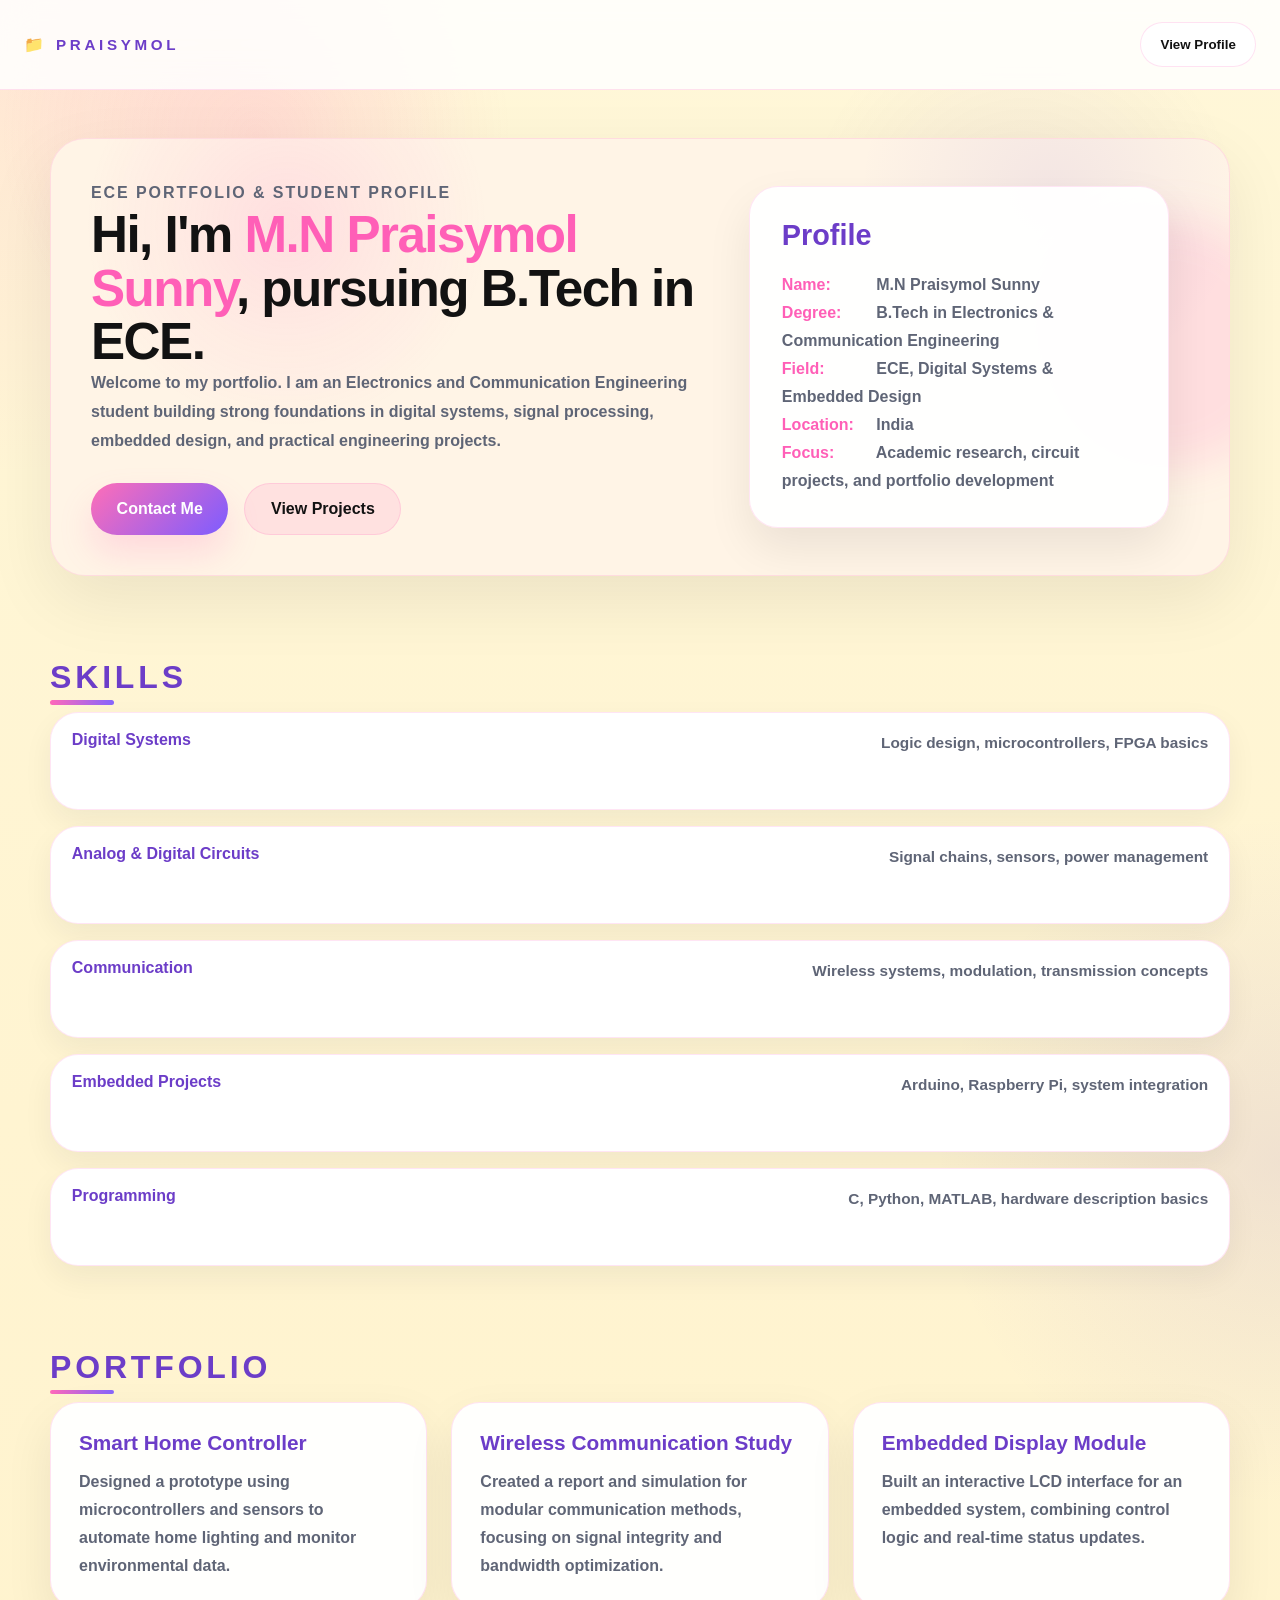
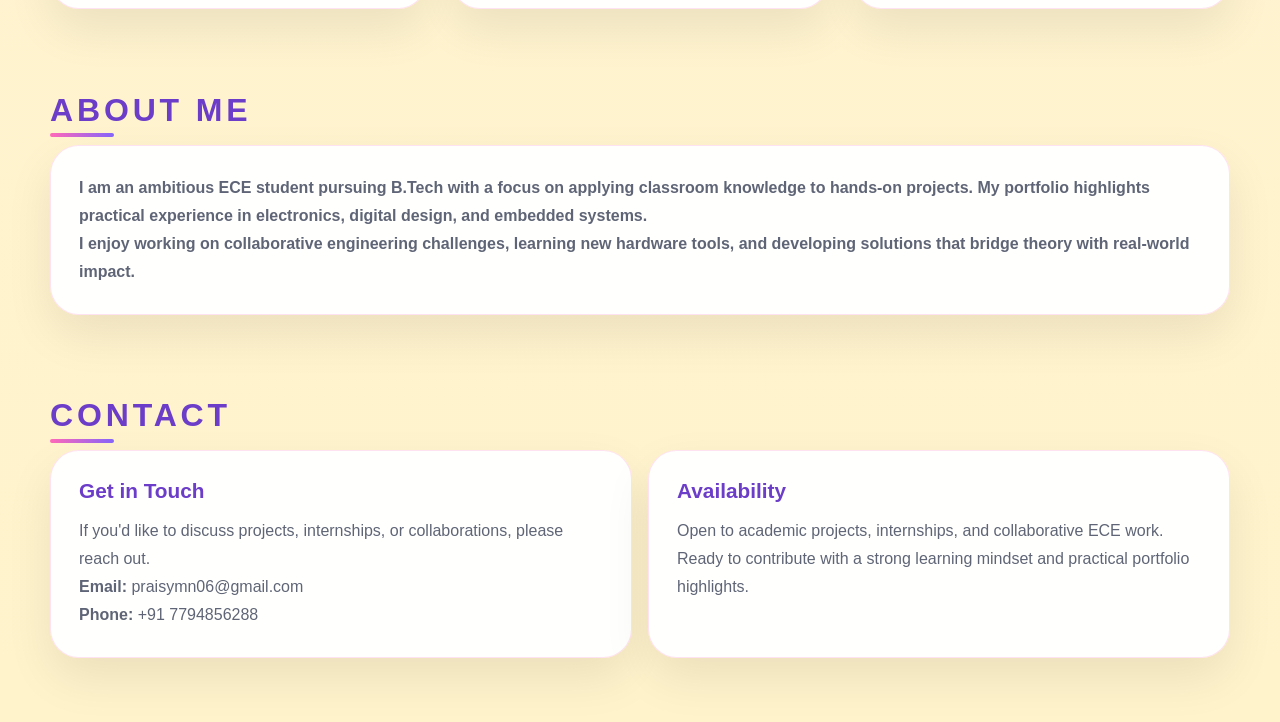
==== index.html @ 50301600 "css" ====
<!DOCTYPE html>
<html lang="en">
<head>
    <meta charset="UTF-8">
    <meta name="viewport" content="width=device-width, initial-scale=1.0">
    <title>M.N Praisymol Sunny | ECE Portfolio</title>
    <style>
        :root {
            --bg: #fff7d8;
            --surface: #fff4e6;
            --text: #121212;
            --heading: #6c3dc8;
            --accent: #ff5fb7;
            --accent-soft: rgba(255, 95, 183, 0.14);
            --muted: #5f6576;
            --border: rgba(255, 95, 183, 0.18);
            --shadow: 0 24px 68px rgba(0, 0, 0, 0.08);
            --radius: 1.8rem;
        }

        * {
            box-sizing: border-box;
        }

        html {
            scroll-behavior: smooth;
        }

        body {
            margin: 0;
            min-height: 100vh;
            font-family: Inter, -apple-system, BlinkMacSystemFont, 'Segoe UI', sans-serif;
            background: radial-gradient(circle at top left, rgba(255, 95, 183, 0.12), transparent 18%),
                        radial-gradient(circle at right, rgba(108, 61, 200, 0.1), transparent 20%),
                        linear-gradient(180deg, var(--bg) 0%, #fff4d1 48%, #fff3cc 100%);
            color: var(--text);
        }

        body::before {
            content: '';
            position: fixed;
            inset: 0;
            background: radial-gradient(circle at 20% 15%, rgba(255, 95, 183, 0.14), transparent 20%),
                        radial-gradient(circle at 80% 25%, rgba(108, 61, 200, 0.08), transparent 18%);
            pointer-events: none;
            z-index: -1;
        }

        header {
            display: flex;
            justify-content: space-between;
            align-items: center;
            gap: 1rem;
            padding: 1.4rem 1.5rem;
            background: rgba(255, 255, 255, 0.85);
            backdrop-filter: blur(16px);
            position: sticky;
            top: 0;
            z-index: 10;
            border-bottom: 1px solid rgba(255, 95, 183, 0.18);
        }

        .brand {
            display: flex;
            align-items: center;
            gap: 0.75rem;
        }

        .brand strong {
            font-size: 0.95rem;
            letter-spacing: 0.24em;
            text-transform: uppercase;
            color: var(--heading);
        }

        .theme-button {
            border: 1px solid rgba(255, 95, 183, 0.18);
            background: rgba(255, 255, 255, 0.95);
            color: var(--text);
            padding: 0.85rem 1.2rem;
            border-radius: 999px;
            cursor: pointer;
            font-weight: 600;
            transition: transform 0.22s ease, box-shadow 0.22s ease, background 0.22s ease;
        }

        .theme-button:hover {
            transform: translateY(-1px);
            background: rgba(255, 255, 255, 1);
        }

        main {
            width: min(1180px, calc(100% - 2rem));
            margin: 0 auto;
            padding: 3rem 0 4rem;
        }

        .hero {
            display: grid;
            gap: 2rem;
            align-items: center;
            padding: 2.5rem;
            border-radius: 2.2rem;
            background: var(--surface);
            border: 1px solid rgba(255, 95, 183, 0.16);
            box-shadow: var(--shadow);
            position: relative;
            overflow: hidden;
        }

        .hero::before {
            content: '';
            position: absolute;
            inset: 0;
            background: radial-gradient(circle at 20% 20%, rgba(255, 95, 183, 0.14), transparent 20%),
                        radial-gradient(circle at 85% 12%, rgba(108, 61, 200, 0.08), transparent 18%);
            pointer-events: none;
        }

        .hero::after {
            content: '';
            position: absolute;
            right: -4rem;
            top: 18%;
            width: 250px;
            height: 250px;
            border-radius: 50%;
            background: rgba(255, 95, 183, 0.14);
            filter: blur(20px);
            pointer-events: none;
        }

        .hero-content,
        .profile-card,
        .card {
            position: relative;
            z-index: 1;
        }

        .hero-content {
            max-width: 700px;
        }

        .hero h1 {
            margin: 0;
            font-size: clamp(2.4rem, 4vw, 4.1rem);
            line-height: 1.05;
            letter-spacing: -0.03em;
        }

        .tagline {
            color: var(--heading);
            font-weight: 700;
            margin: 0 0 1rem;
            letter-spacing: 0.12em;
            text-transform: uppercase;
        }

        .hero p {
            margin: 0;
            color: var(--muted);
            max-width: 640px;
            line-height: 1.8;
            font-size: 1rem;
        }

        .buttons {
            display: flex;
            flex-wrap: wrap;
            gap: 1rem;
            margin-top: 1.75rem;
        }

        .button-primary,
        .button-secondary {
            border: none;
            border-radius: 999px;
            padding: 1rem 1.6rem;
            cursor: pointer;
            transition: transform 0.2s ease, background 0.2s ease, box-shadow 0.2s ease;
            text-decoration: none;
            display: inline-flex;
            align-items: center;
            justify-content: center;
            font-weight: 700;
        }

        .button-primary {
            background: linear-gradient(135deg, #ff6eb7, #7d5cff);
            color: #fff;
            box-shadow: 0 18px 34px rgba(255, 110, 183, 0.2);
        }

        .button-secondary {
            background: rgba(255, 95, 183, 0.12);
            border: 1px solid rgba(255, 95, 183, 0.18);
            color: var(--text);
        }

        .button-primary:hover,
        .button-secondary:hover {
            transform: translateY(-2px);
        }

        .profile-card {
            padding: 2rem;
            border-radius: var(--radius);
            background: rgba(255, 255, 255, 0.96);
            border: 1px solid rgba(255, 95, 183, 0.16);
            display: grid;
            gap: 1.15rem;
            max-width: 420px;
            justify-self: center;
            box-shadow: 0 20px 45px rgba(0, 0, 0, 0.08);
            color: var(--text);
        }

        .profile-card h2 {
            margin: 0;
            font-size: 1.8rem;
            color: var(--heading);
        }

        .profile-card .meta {
            display: grid;
            gap: 0.85rem;
        }

        .profile-card strong {
            display: inline-block;
            min-width: 90px;
            color: var(--accent);
        }

        .profile-card p {
            margin: 0;
            line-height: 1.75;
            color: var(--muted);
        }

        .section {
            margin-top: 3.5rem;
        }

        .section h2 {
            margin-bottom: 1rem;
            font-size: 2rem;
            letter-spacing: 0.12em;
            text-transform: uppercase;
            color: var(--heading);
            position: relative;
            display: inline-block;
        }

        .section h2::after {
            content: '';
            position: absolute;
            left: 0;
            bottom: -0.55rem;
            width: 4rem;
            height: 0.28rem;
            border-radius: 999px;
            background: linear-gradient(90deg, rgba(255, 95, 183, 0.94), rgba(125, 92, 255, 0.94));
        }

        .grid {
            display: grid;
            gap: 1.5rem;
        }

        .card {
            border-radius: var(--radius);
            background: rgba(255, 255, 255, 0.96);
            border: 1px solid rgba(255, 95, 183, 0.18);
            padding: 1.75rem;
            transition: transform 0.25s ease, border-color 0.25s ease, box-shadow 0.25s ease;
            box-shadow: 0 20px 48px rgba(0, 0, 0, 0.08);
        }

        .card:hover {
            transform: translateY(-4px);
            border-color: rgba(255, 95, 183, 0.35);
        }

        .card h3 {
            margin-top: 0;
            margin-bottom: 0.85rem;
            font-size: 1.3rem;
            color: var(--heading);
        }

        .card p {
            margin: 0;
            line-height: 1.75;
            color: var(--muted);
        }

        .skills {
            display: grid;
            gap: 1rem;
        }

        .skill {
            display: flex;
            justify-content: space-between;
            align-items: flex-start;
            gap: 1rem;
            padding: 1.1rem 1.3rem;
            border-radius: 1.75rem;
            background: #ffffff;
            border: 1px solid rgba(255, 95, 183, 0.16);
            transition: transform 0.2s ease, background 0.2s ease, box-shadow 0.2s ease;
            min-height: 98px;
            box-shadow: 0 12px 30px rgba(18, 30, 55, 0.06);
        }

        .skill:hover {
            transform: translateY(-2px);
            background: rgba(255, 95, 183, 0.08);
        }

        .skill strong {
            font-weight: 700;
            color: var(--heading);
            font-size: 1rem;
        }

        .skill span {
            color: var(--muted);
            text-align: right;
            font-size: 0.96rem;
            line-height: 1.55;
        }

        .portfolio-grid {
            display: grid;
            gap: 1.5rem;
            grid-template-columns: repeat(auto-fit, minmax(260px, 1fr));
        }

        .contact-card {
            display: grid;
            gap: 1rem;
            grid-template-columns: 1fr;
        }

        .contact-card a {
            color: var(--accent);
            text-decoration: none;
        }

        .highlight {
            color: var(--accent);
        }

        @media (min-width: 900px) {
            .hero {
                grid-template-columns: 1.25fr 0.95fr;
            }

            .contact-card {
                grid-template-columns: repeat(2, minmax(0, 1fr));
            }
        }

        @media (max-width: 900px) {
            header {
                flex-wrap: wrap;
                justify-content: center;
                text-align: center;
            }

            .hero {
                padding: 2rem;
            }

            .hero::after {
                display: none;
            }
        }

        @media (max-width: 640px) {
            body {
                font-size: 0.96rem;
            }

            .buttons {
                flex-direction: column;
            }

            .theme-button,
            .button-primary,
            .button-secondary {
                width: 100%;
            }

            .profile-card,
            .card {
                padding: 1.4rem;
            }

            .section h2 {
                font-size: 1.75rem;
            }

            .skill {
                flex-direction: column;
                align-items: stretch;
                text-align: left;
            }

            .skill span {
                text-align: left;
            }
        }
    </style>
</head>
<body>
    <header>
        <div class="brand">
            <span>📁</span>
            <strong>Praisymol</strong>
        </div>
        <button class="theme-button">View Profile</button>
    </header>

    <main>
        <section class="hero">
            <div class="hero-content">
                <p class="tagline">ECE Portfolio &amp; Student Profile</p>
                <h1>Hi, I'm <span class="highlight">M.N Praisymol Sunny</span>, pursuing <strong>B.Tech in ECE</strong>.</h1>
                <b><p>Welcome to my portfolio. I am an Electronics and Communication Engineering student building strong foundations in digital systems, signal processing, embedded design, and practical engineering projects.</p></b>
                <div class="buttons">
                    <a class="button-primary" href="#contact">Contact Me</a>
                    <a class="button-secondary" href="#portfolio">View Projects</a>
                </div>
            </div>

            <aside class="profile-card">
                <h2>Profile</h2>
                <div class="meta"><b>
                    <p><strong>Name:</strong> M.N Praisymol Sunny</p>
                    <p><strong>Degree:</strong> B.Tech in Electronics &amp; Communication Engineering</p>
                    <p><strong>Field:</strong> ECE, Digital Systems &amp; Embedded Design</p>
                    <p><strong>Location:</strong> India</p>
                    <p><strong>Focus:</strong> Academic research, circuit projects, and portfolio development</p>
                    </b>
                </div>
            </aside>
        </section>

        <section class="section" id="skills">
            <h2>Skills</h2>
            <div class="grid skills">
                <div class="skill">
                    <strong>Digital Systems</strong>
                   <b><span>Logic design, microcontrollers, FPGA basics</span></b>
                </div>
                <div class="skill">
                    <strong>Analog &amp; Digital Circuits</strong>
                   <b><span>Signal chains, sensors, power management</span></b>
                </div>
                <div class="skill">
                    <strong>Communication</strong>
                   <b><span>Wireless systems, modulation, transmission concepts</span></b>
                </div>
                <div class="skill">
                    <strong>Embedded Projects</strong>
                   <b><span>Arduino, Raspberry Pi, system integration</span></b>
                </div>
                <div class="skill">
                    <strong>Programming</strong>
                   <b><span>C, Python, MATLAB, hardware description basics</span></b>
                </div>
            </div>
        </section>

        <section class="section" id="portfolio">
            <h2>Portfolio</h2>
            <div class="portfolio-grid">
                <article class="card project">
                    <h3 class="project-title">Smart Home Controller</h3>
                   <b> <p>Designed a prototype using microcontrollers and sensors to automate home lighting and monitor environmental data.</p></b>
                </article>
                <article class="card project">
                    <h3 class="project-title">Wireless Communication Study</h3>
                   <b> <p>Created a report and simulation for modular communication methods, focusing on signal integrity and bandwidth optimization.</p></b>
                </article>
                <article class="card project">
                    <h3 class="project-title">Embedded Display Module</h3>
                   <b> <p>Built an interactive LCD interface for an embedded system, combining control logic and real-time status updates.</p></b>
                </article>
            </div>
        </section>

        <section class="section" id="about">
            <h2>About Me</h2>
            <div class="card">
               <b> <p>I am an ambitious ECE student pursuing B.Tech with a focus on applying classroom knowledge to hands-on projects. My portfolio highlights practical experience in electronics, digital design, and embedded systems.</p>
                <p>I enjoy working on collaborative engineering challenges, learning new hardware tools, and developing solutions that bridge theory with real-world impact.</p></b>
            </div>
        </section>

        <section class="section" id="contact">
            <h2>Contact</h2>
            <div class="contact-card">
                <div class="card">
                    <h3>Get in Touch</h3>
                    <p>If you'd like to discuss projects, internships, or collaborations, please reach out.</p>
                    <p><strong>Email:</strong> praisymn06@gmail.com</p>
                    <p><strong>Phone:</strong> +91 7794856288</p>
                </div>
                <div class="card">
                    <h3>Availability</h3>
                    <p>Open to academic projects, internships, and collaborative ECE work. Ready to contribute with a strong learning mindset and practical portfolio highlights.</p>
                </div>
            </div>
        </section>
    </main>
</body>
</html>
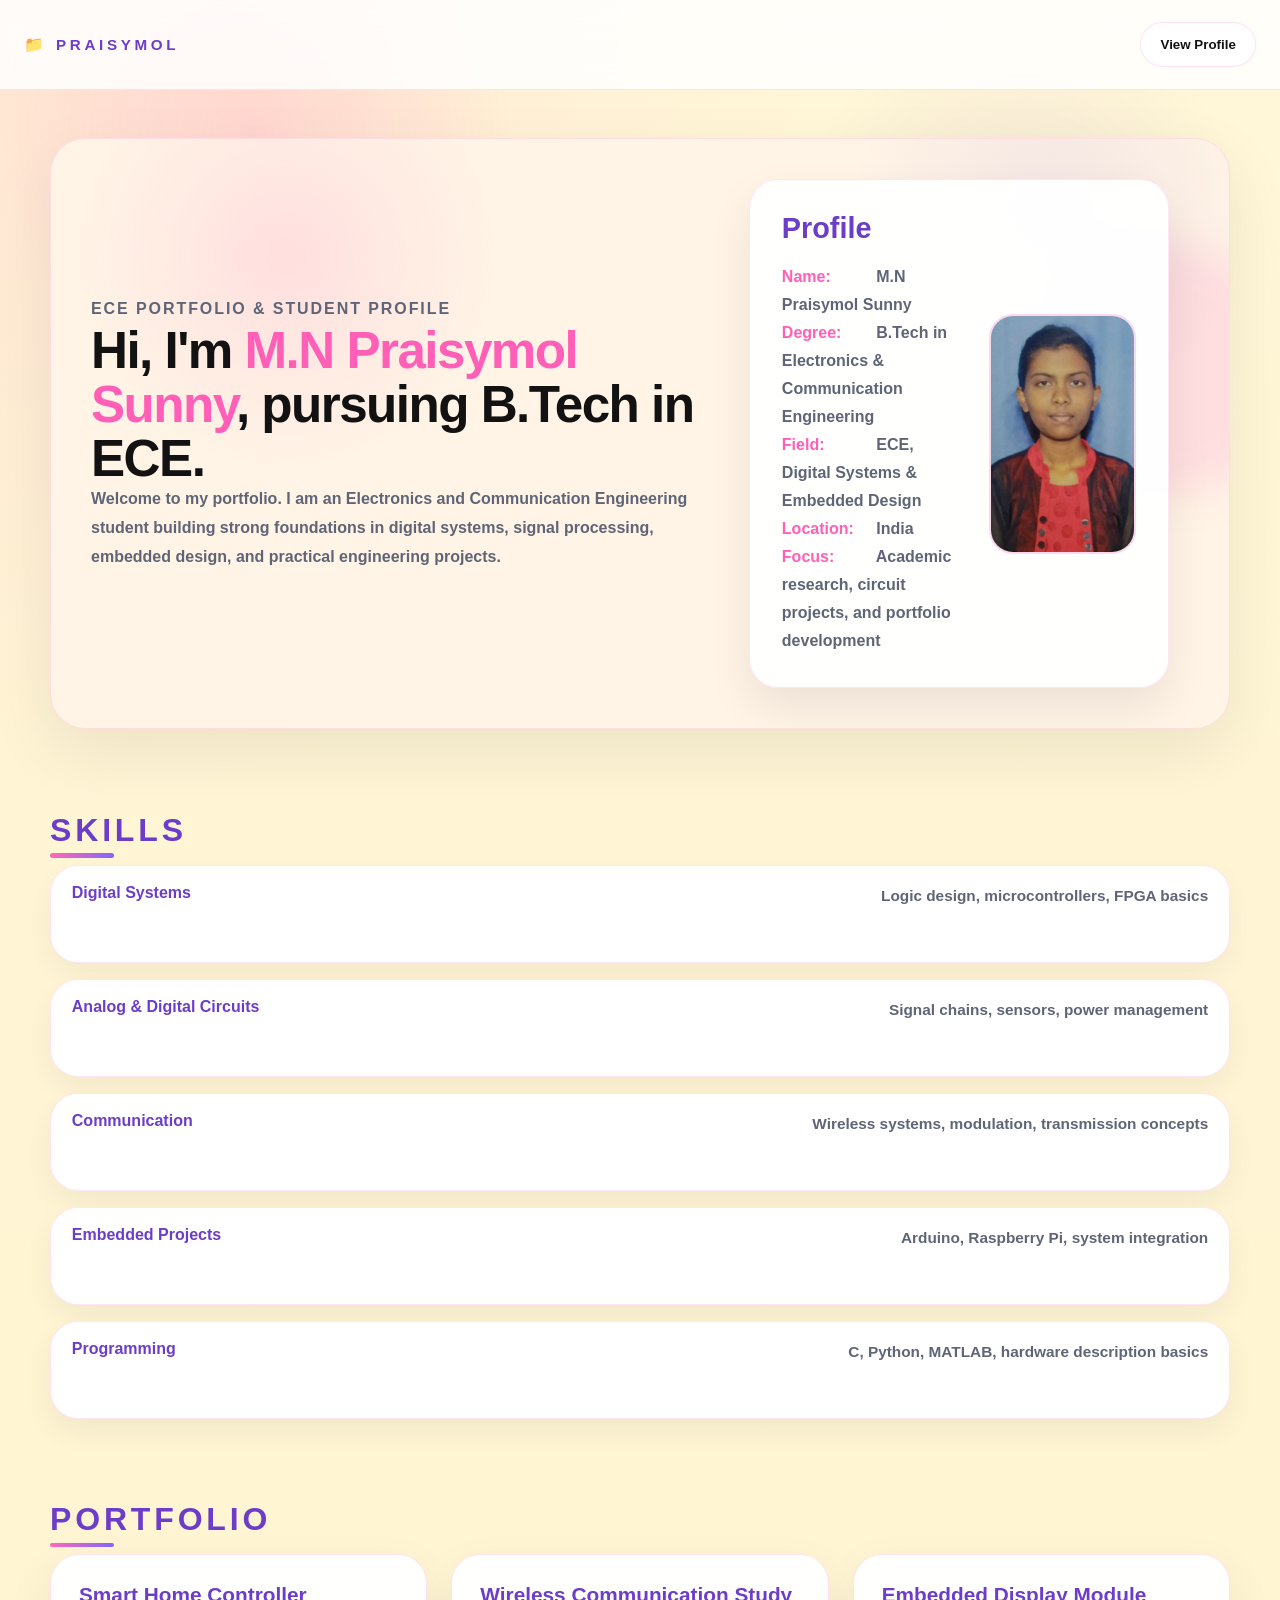
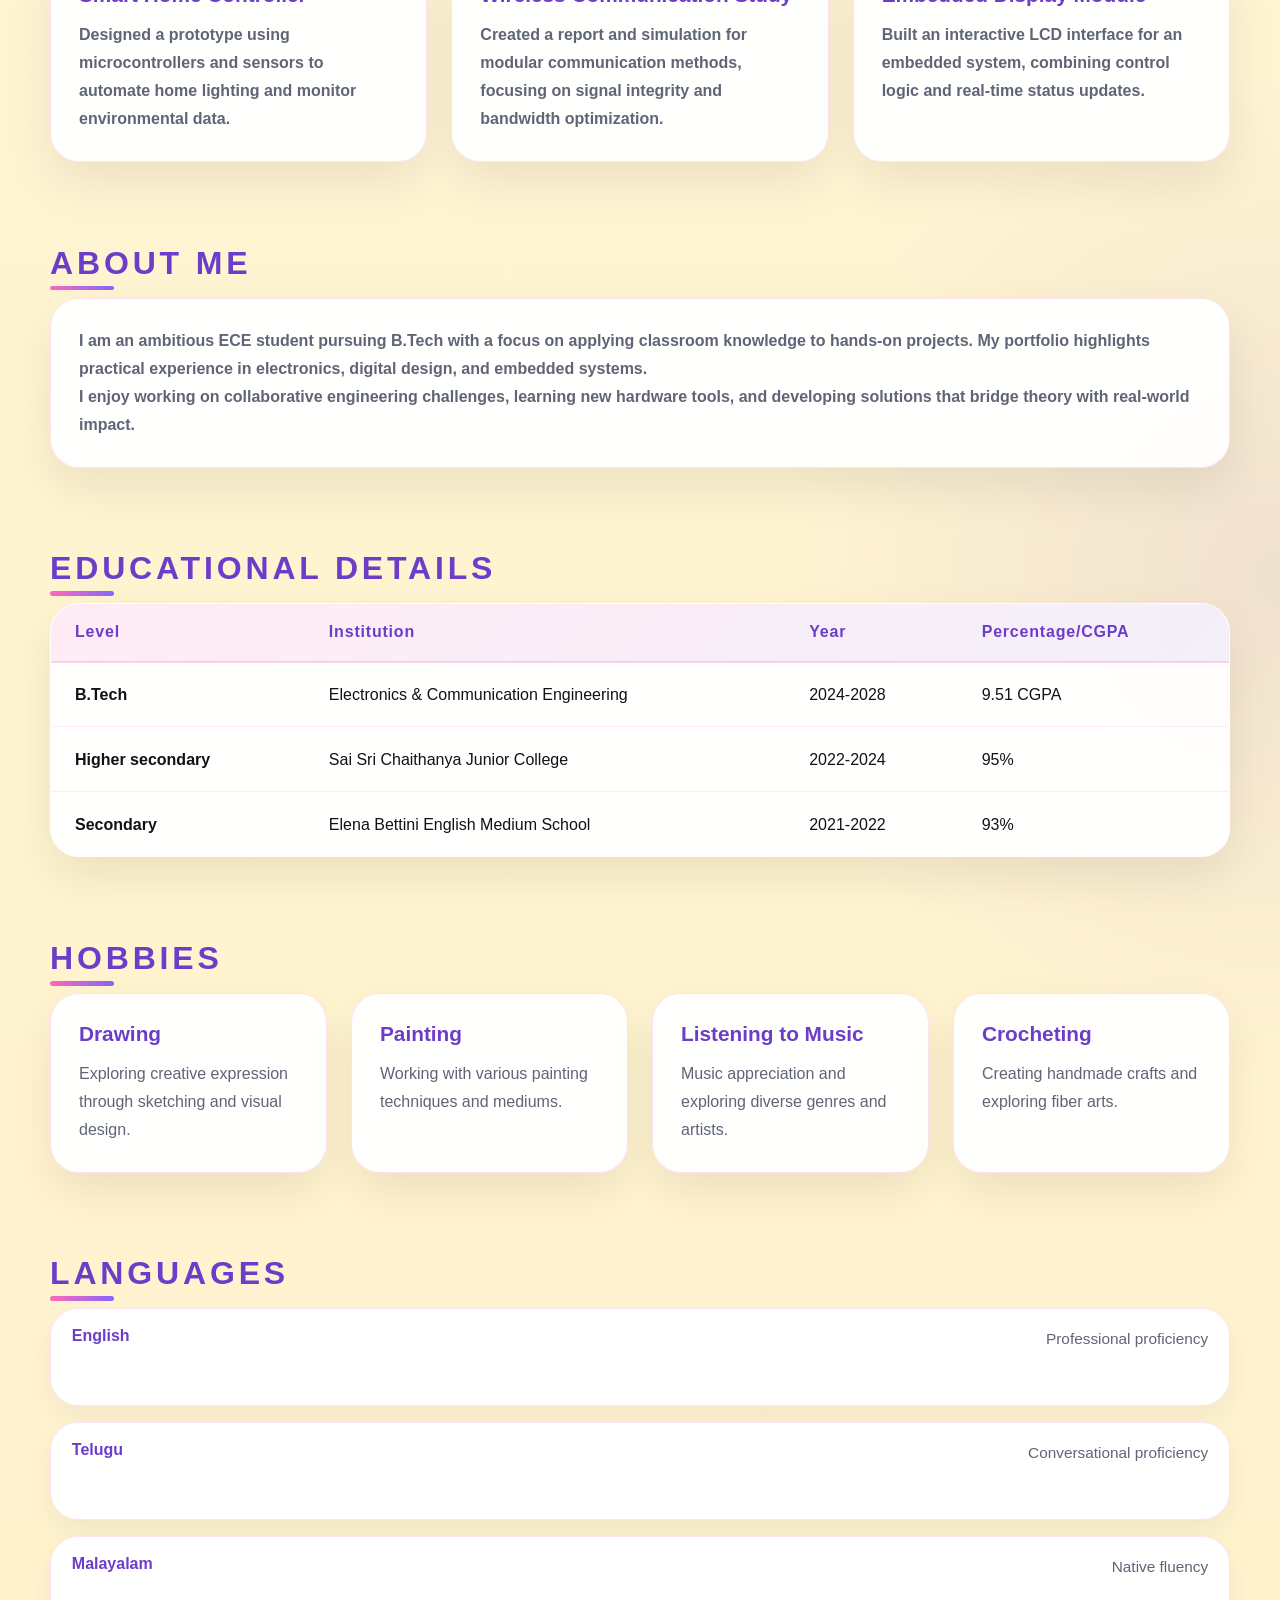
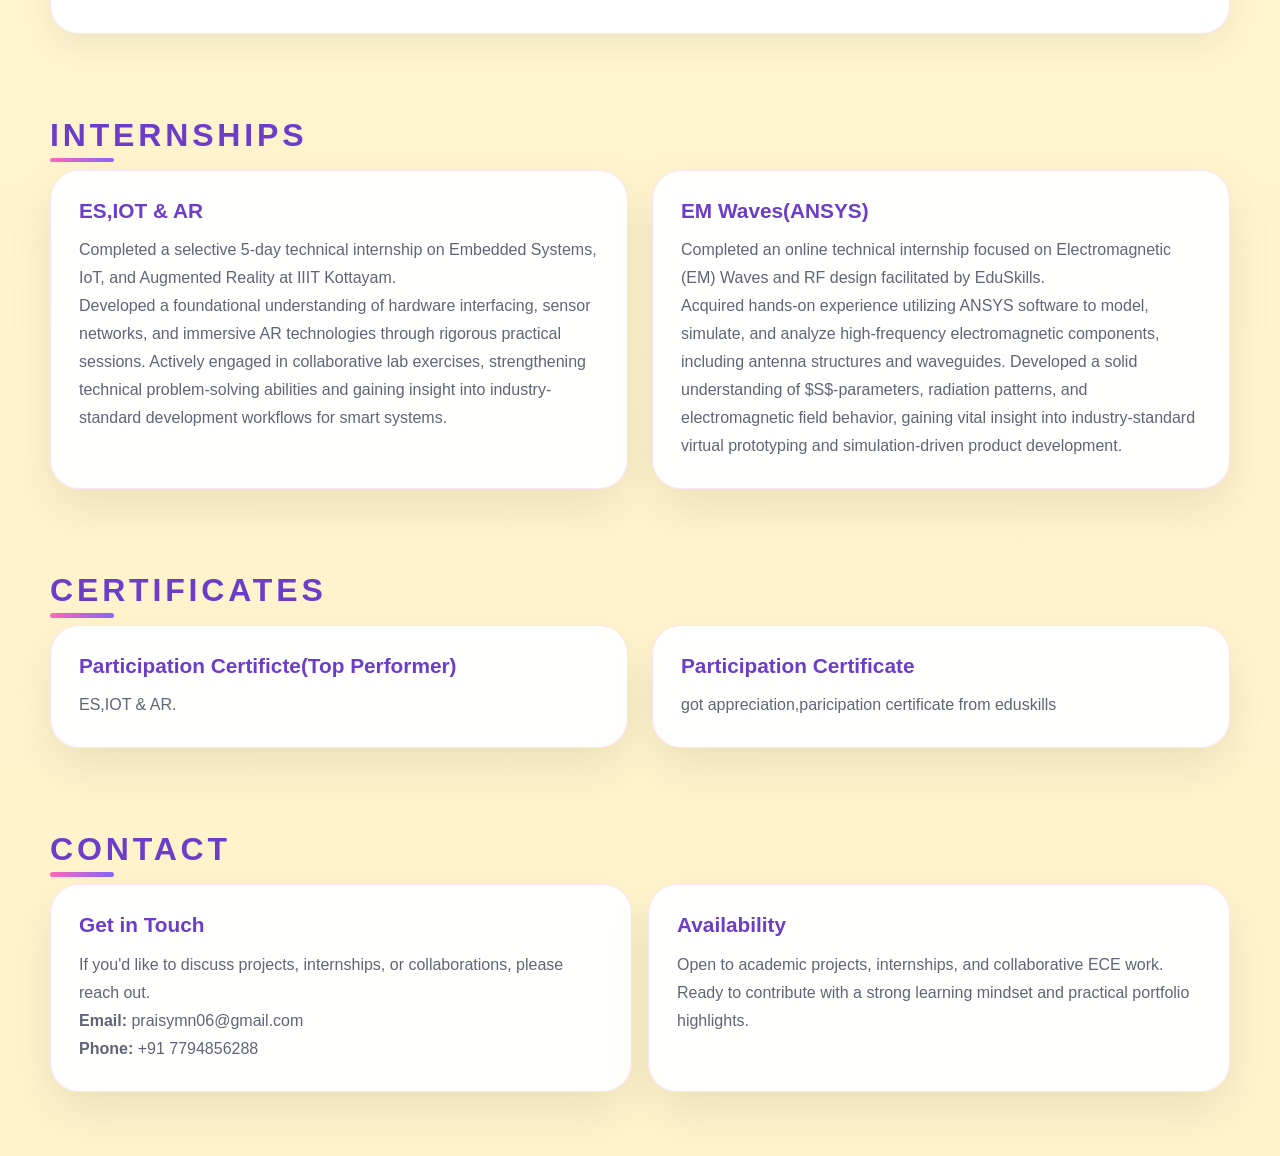
==== commit 6a4e042c: "HTML-CSS" ====
--- a/index.html
+++ b/index.html
@@ -3,7 +3,7 @@
 <head>
     <meta charset="UTF-8">
     <meta name="viewport" content="width=device-width, initial-scale=1.0">
-    <title>M.N Praisymol Sunny | ECE Portfolio</title>
+    <title>M.N Praisymol Sunny | ECE </title>
     <style>
         :root {
             --bg: #fff7d8;
@@ -238,6 +238,32 @@
             color: var(--muted);
         }
 
+        .profile-card {
+            display: grid;
+            grid-template-columns: 1fr 0.8fr;
+            gap: 1.5rem;
+            align-items: center;
+        }
+
+        .profile-info {
+            display: grid;
+            gap: 1.15rem;
+        }
+
+        .profile-photo {
+            width: 100%;
+            height: 240px;
+            object-fit: cover;
+            border-radius: 1.5rem;
+            border: 2px solid rgba(255, 95, 183, 0.25);
+        }
+
+        @media (max-width: 900px) {
+            .profile-card {
+                grid-template-columns: 1fr;
+            }
+        }
+
         .section {
             margin-top: 3.5rem;
         }
@@ -353,7 +379,55 @@
             color: var(--accent);
         }
 
-        @media (min-width: 900px) {
+        .education-table {
+            width: 100%;
+            border-collapse: collapse;
+            background: rgba(255, 255, 255, 0.96);
+            border-radius: var(--radius);
+            overflow: hidden;
+            box-shadow: 0 20px 48px rgba(0, 0, 0, 0.08);
+            border: 1px solid rgba(255, 95, 183, 0.18);
+        }
+
+        .education-table thead {
+            background: linear-gradient(135deg, rgba(255, 95, 183, 0.12), rgba(108, 61, 200, 0.08));
+            border-bottom: 2px solid rgba(255, 95, 183, 0.25);
+        }
+
+        .education-table th {
+            padding: 1.2rem 1.5rem;
+            text-align: left;
+            font-weight: 700;
+            color: var(--heading);
+            font-size: 1rem;
+            letter-spacing: 0.05em;
+        }
+
+        .education-table td {
+            padding: 1.2rem 1.5rem;
+            border-bottom: 1px solid rgba(255, 95, 183, 0.12);
+            color: var(--text);
+            line-height: 1.6;
+        }
+
+        .education-table tbody tr:hover {
+            background: rgba(255, 95, 183, 0.05);
+        }
+
+        .education-table tbody tr:last-child td {
+            border-bottom: none;
+        }
+
+        @media (max-width: 900px) {
+            .education-table {
+                font-size: 0.9rem;
+            }
+
+            .education-table th,
+            .education-table td {
+                padding: 0.8rem 1rem;
+            }
+        }
             .hero {
                 grid-template-columns: 1.25fr 0.95fr;
             }
@@ -430,22 +504,22 @@
                 <p class="tagline">ECE Portfolio &amp; Student Profile</p>
                 <h1>Hi, I'm <span class="highlight">M.N Praisymol Sunny</span>, pursuing <strong>B.Tech in ECE</strong>.</h1>
                 <b><p>Welcome to my portfolio. I am an Electronics and Communication Engineering student building strong foundations in digital systems, signal processing, embedded design, and practical engineering projects.</p></b>
-                <div class="buttons">
-                    <a class="button-primary" href="#contact">Contact Me</a>
-                    <a class="button-secondary" href="#portfolio">View Projects</a>
-                </div>
+                
             </div>
 
             <aside class="profile-card">
-                <h2>Profile</h2>
-                <div class="meta"><b>
-                    <p><strong>Name:</strong> M.N Praisymol Sunny</p>
-                    <p><strong>Degree:</strong> B.Tech in Electronics &amp; Communication Engineering</p>
-                    <p><strong>Field:</strong> ECE, Digital Systems &amp; Embedded Design</p>
-                    <p><strong>Location:</strong> India</p>
-                    <p><strong>Focus:</strong> Academic research, circuit projects, and portfolio development</p>
-                    </b>
-                </div>
+                <div class="profile-info">
+                    <h2 style="margin: 0;">Profile</h2>
+                    <div class="meta"><b>
+                        <p><strong>Name:</strong> M.N Praisymol Sunny</p>
+                        <p><strong>Degree:</strong> B.Tech in Electronics &amp; Communication Engineering</p>
+                        <p><strong>Field:</strong> ECE, Digital Systems &amp; Embedded Design</p>
+                        <p><strong>Location:</strong> India</p>
+                        <p><strong>Focus:</strong> Academic research, circuit projects, and portfolio development</p>
+                        </b>
+                    </div>
+                </div>
+                <img src="photo.jpeg.jpeg" alt="Profile Photo" class="profile-photo">
             </aside>
         </section>
 
@@ -498,6 +572,108 @@
             <div class="card">
                <b> <p>I am an ambitious ECE student pursuing B.Tech with a focus on applying classroom knowledge to hands-on projects. My portfolio highlights practical experience in electronics, digital design, and embedded systems.</p>
                 <p>I enjoy working on collaborative engineering challenges, learning new hardware tools, and developing solutions that bridge theory with real-world impact.</p></b>
+            </div>
+        </section>
+
+        <section class="section" id="education">
+            <h2>Educational Details</h2>
+            <table class="education-table">
+                <thead>
+                    <tr>
+                        <th>Level</th>
+                        <th>Institution</th>
+                        <th>Year</th>
+                        <th>Percentage/CGPA</th>
+                    </tr>
+                </thead>
+                <tbody>
+                    <tr>
+                        <td><strong>B.Tech</strong></td>
+                        <td>Electronics &amp; Communication Engineering</td>
+                        <td>2024-2028</td>
+                        <td>9.51 CGPA</td>
+                    </tr>
+                    <tr>
+                        <td><strong>Higher secondary</strong></td>
+                        <td>Sai Sri Chaithanya Junior College</td>
+                        <td>2022-2024</td>
+                        <td>95%</td>
+                    </tr>
+                    <tr>
+                        <td><strong>Secondary</strong></td>
+                        <td>Elena Bettini English Medium School</td>
+                        <td>2021-2022</td>
+                        <td>93%</td>
+                    </tr>
+                </tbody>
+            </table>
+        </section>
+
+        <section class="section" id="hobbies">
+            <h2>Hobbies</h2>
+            <div class="portfolio-grid">
+                <article class="card">
+                    <h3>Drawing</h3>
+                    <p>Exploring creative expression through sketching and visual design.</p>
+                </article>
+                <article class="card">
+                    <h3>Painting</h3>
+                    <p>Working with various painting techniques and mediums.</p>
+                </article>
+                <article class="card">
+                    <h3>Listening to Music</h3>
+                    <p>Music appreciation and exploring diverse genres and artists.</p>
+                </article>
+                <article class="card">
+                    <h3>Crocheting</h3>
+                    <p>Creating handmade crafts and exploring fiber arts.</p>
+                </article>
+            </div>
+        </section>
+
+        <section class="section" id="languages">
+            <h2>Languages</h2>
+            <div class="grid skills">
+                <div class="skill">
+                    <strong>English</strong>
+                    <span>Professional proficiency</span>
+                </div>
+                <div class="skill">
+                    <strong>Telugu</strong>
+                    <span>Conversational proficiency</span>
+                </div>
+                <div class="skill">
+                    <strong>Malayalam</strong>
+                    <span>Native fluency</span>
+                </div>
+            </div>
+        </section>
+
+        <section class="section" id="internships">
+            <h2>Internships</h2>
+            <div class="portfolio-grid">
+                <article class="card">
+                    <h3>ES,IOT & AR</h3>
+                    <p>Completed a selective 5-day technical internship on Embedded Systems, IoT, and Augmented Reality at IIIT Kottayam. <br> Developed a foundational understanding of hardware interfacing, sensor networks, and immersive AR technologies through rigorous practical sessions. Actively engaged in collaborative lab exercises, strengthening technical problem-solving abilities and gaining insight into industry-standard development workflows for smart systems.</p>
+                </article>
+                <article class="card">
+                    <h3>EM Waves(ANSYS)</h3>
+                    <p>Completed an online technical internship focused on Electromagnetic (EM) Waves and RF design facilitated by EduSkills. <br> Acquired hands-on experience utilizing ANSYS software to model, simulate, and analyze high-frequency electromagnetic components, including antenna structures and waveguides. Developed a solid understanding of $S$-parameters, radiation patterns, and electromagnetic field behavior, gaining vital insight into industry-standard virtual prototyping and simulation-driven product development.</p>
+                </article>
+            </div>
+        </section>
+
+        <section class="section" id="certificates">
+            <h2>Certificates</h2>
+            <div class="portfolio-grid">
+                <article class="card">
+                    <h3>Participation Certificte(Top Performer)</h3>
+                    <p>ES,IOT & AR.</p>
+                </article>
+                <article class="card">
+                    <h3> Participation Certificate </h3>
+                    <p>got appreciation,paricipation certificate from eduskills</p>
+                </article>
             </div>
         </section>
 
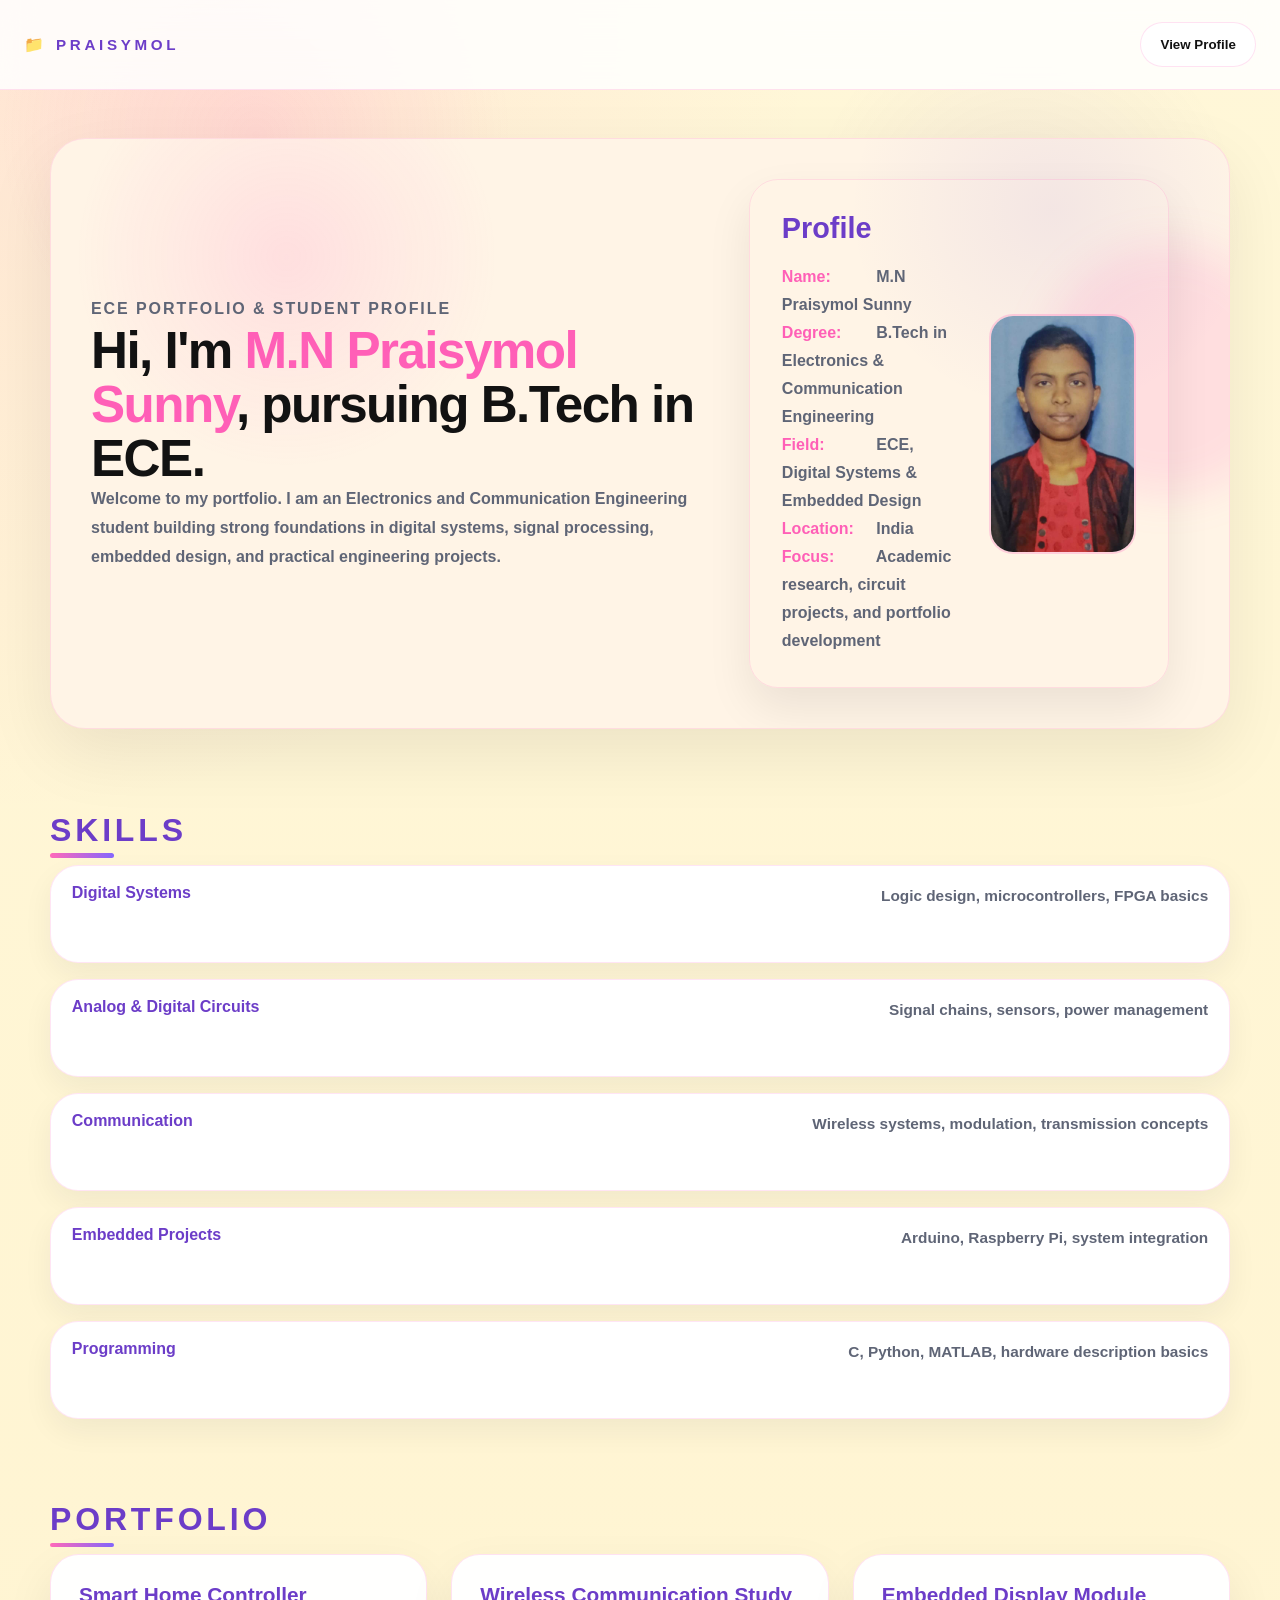
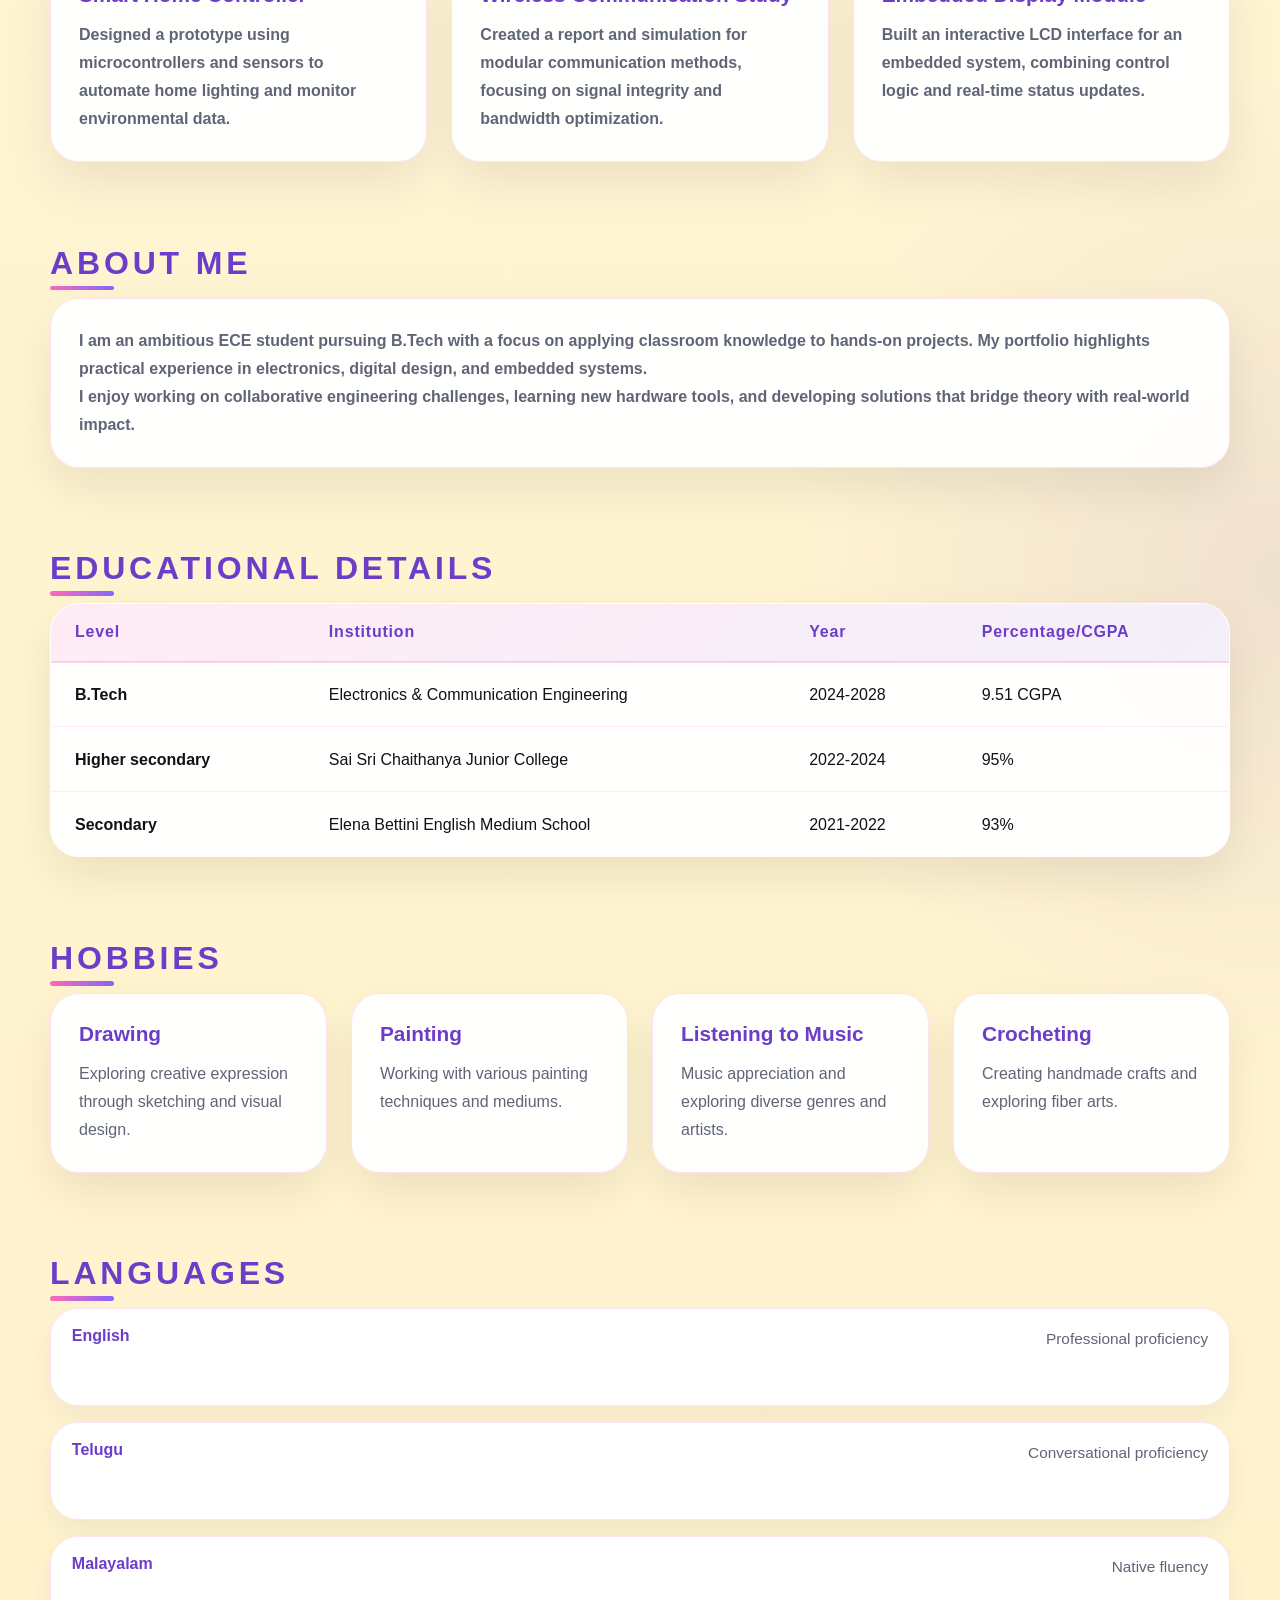
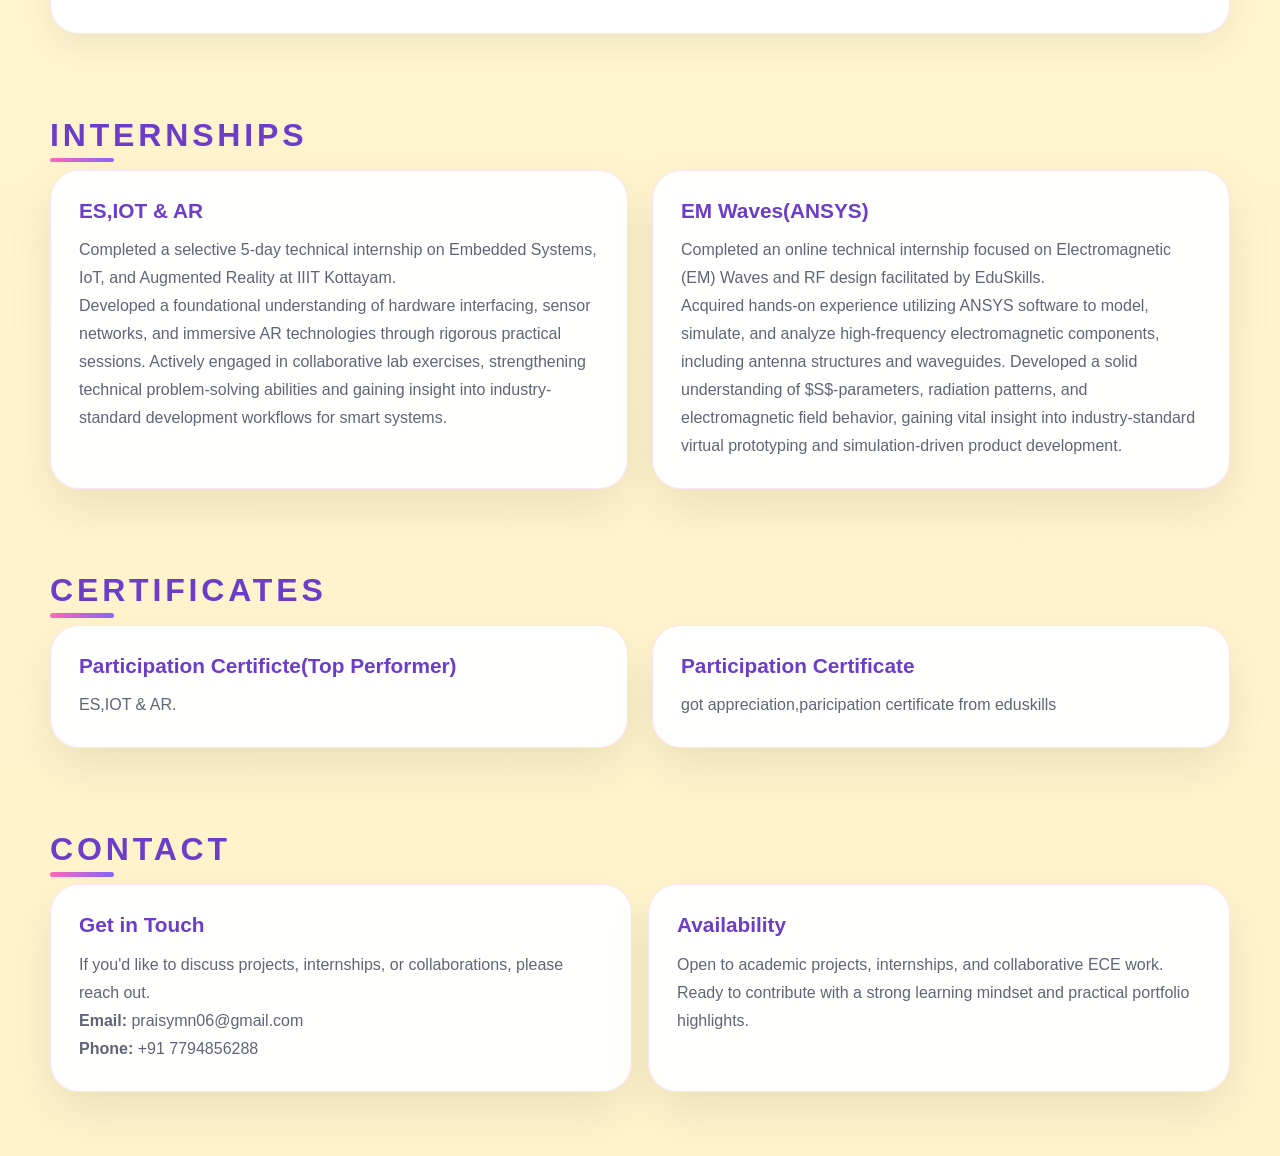
==== commit 01a43333: "HTML-CSS" ====
--- a/index.html
+++ b/index.html
@@ -205,7 +205,6 @@
         .profile-card {
             padding: 2rem;
             border-radius: var(--radius);
-            background: rgba(255, 255, 255, 0.96);
             border: 1px solid rgba(255, 95, 183, 0.16);
             display: grid;
             gap: 1.15rem;
@@ -435,7 +434,7 @@
             .contact-card {
                 grid-template-columns: repeat(2, minmax(0, 1fr));
             }
-        }
+        
 
         @media (max-width: 900px) {
             header {
